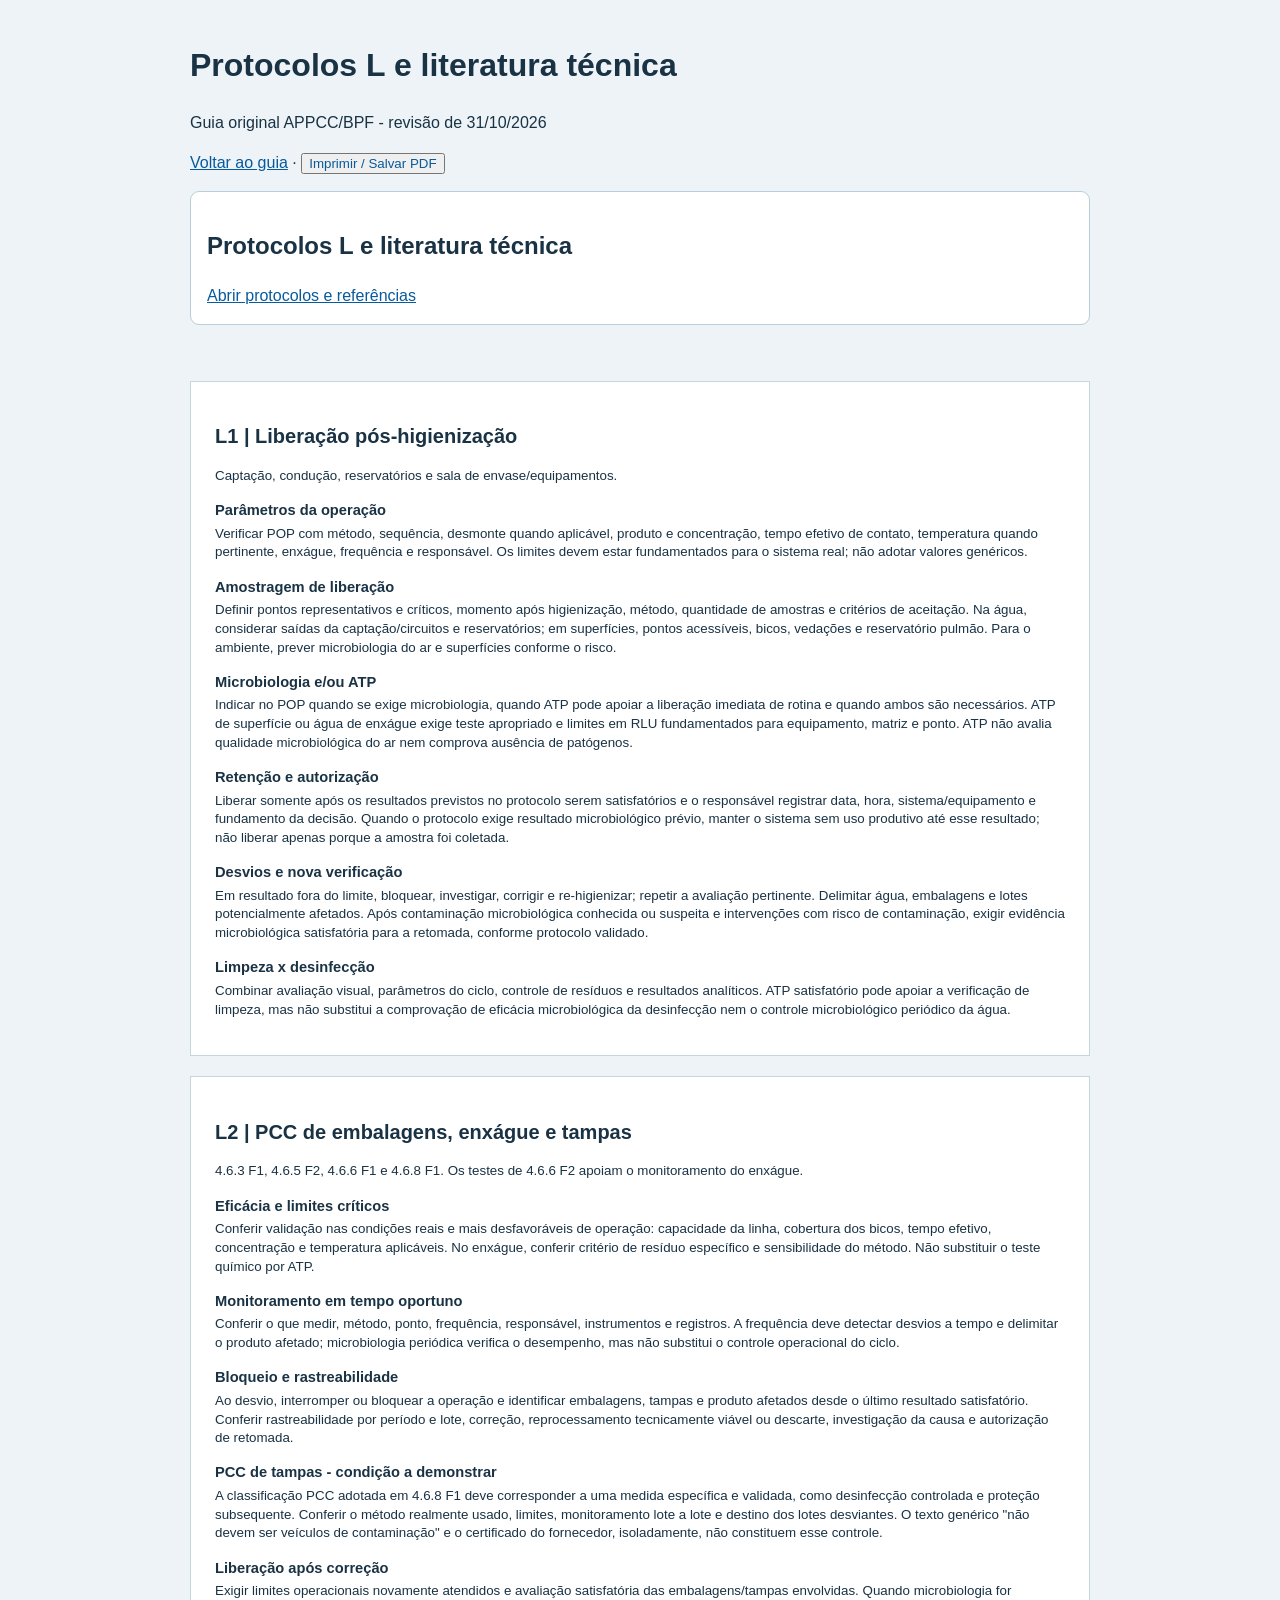
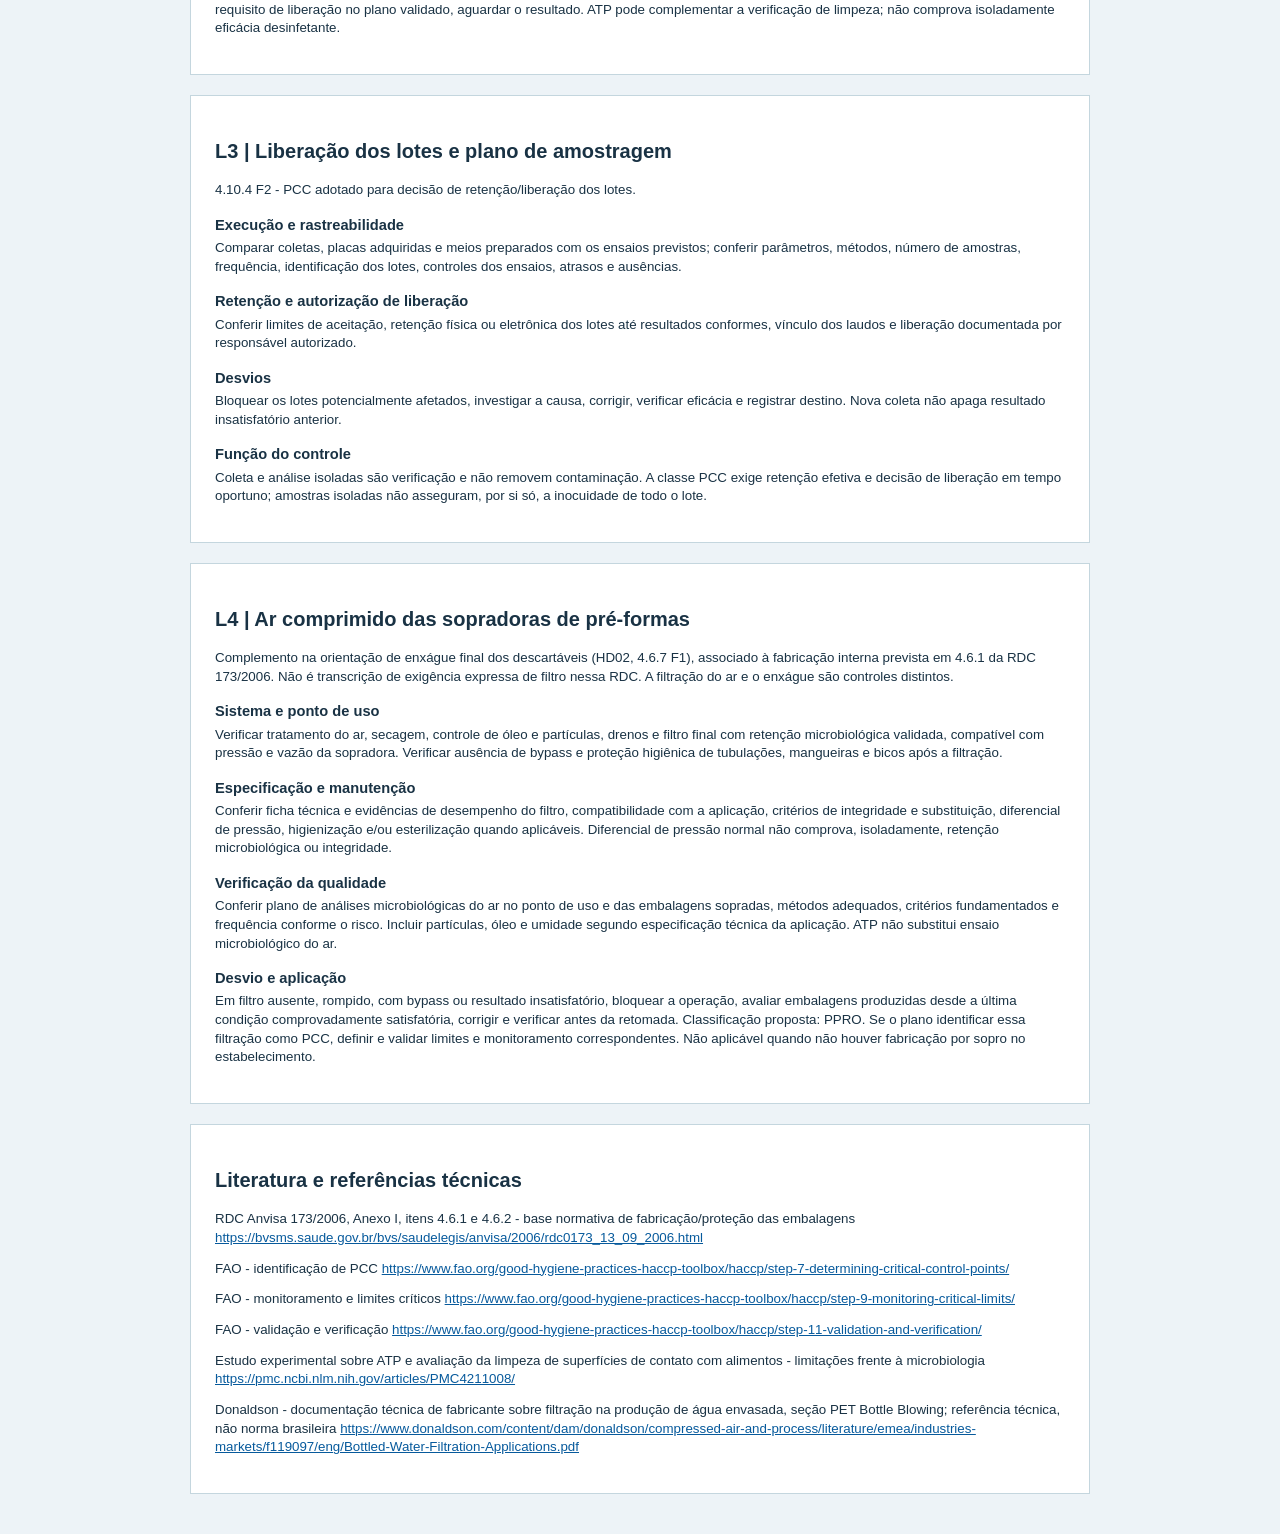
==== appcc-literatura.html @ f743797f "Atualiza APPCC, orientações e considerações; restaura L1–L4 e inclui literatura no HTML e PDF editáv" ====
<!doctype html><html lang="pt-BR"><head><meta charset="utf-8"><meta name="viewport" content="width=device-width,initial-scale=1"><title>Protocolos L e literatura - Guia APPCC BPF</title><script src="appcc-literature-data.js?v=appcc-20261031-l-restaurados" defer></script><script src="appcc-literature.js?v=appcc-20261031-l-restaurados" defer></script><style>body{margin:0;background:#edf3f7;font:16px/1.5 Arial;color:#193244}main{max-width:900px;margin:auto;padding:20px}button,a{color:#075a9c}#appcc-literature-print{display:block!important;max-width:900px;margin:auto;padding:20px}.appcc-protocol-page{background:white;padding:24px;margin-bottom:20px;border:1px solid #c4d6de}@media print{main,.appcc-literature-screen{display:none!important}#appcc-literature-print{padding:0!important;margin:0!important}.appcc-protocol-page{border:0;margin:0}}</style></head><body><main><h1>Protocolos L e literatura técnica</h1><p>Guia original APPCC/BPF - revisão de 31/10/2026</p><a href="index.html">Voltar ao guia</a> · <button onclick="print()">Imprimir / Salvar PDF</button></main></body></html>
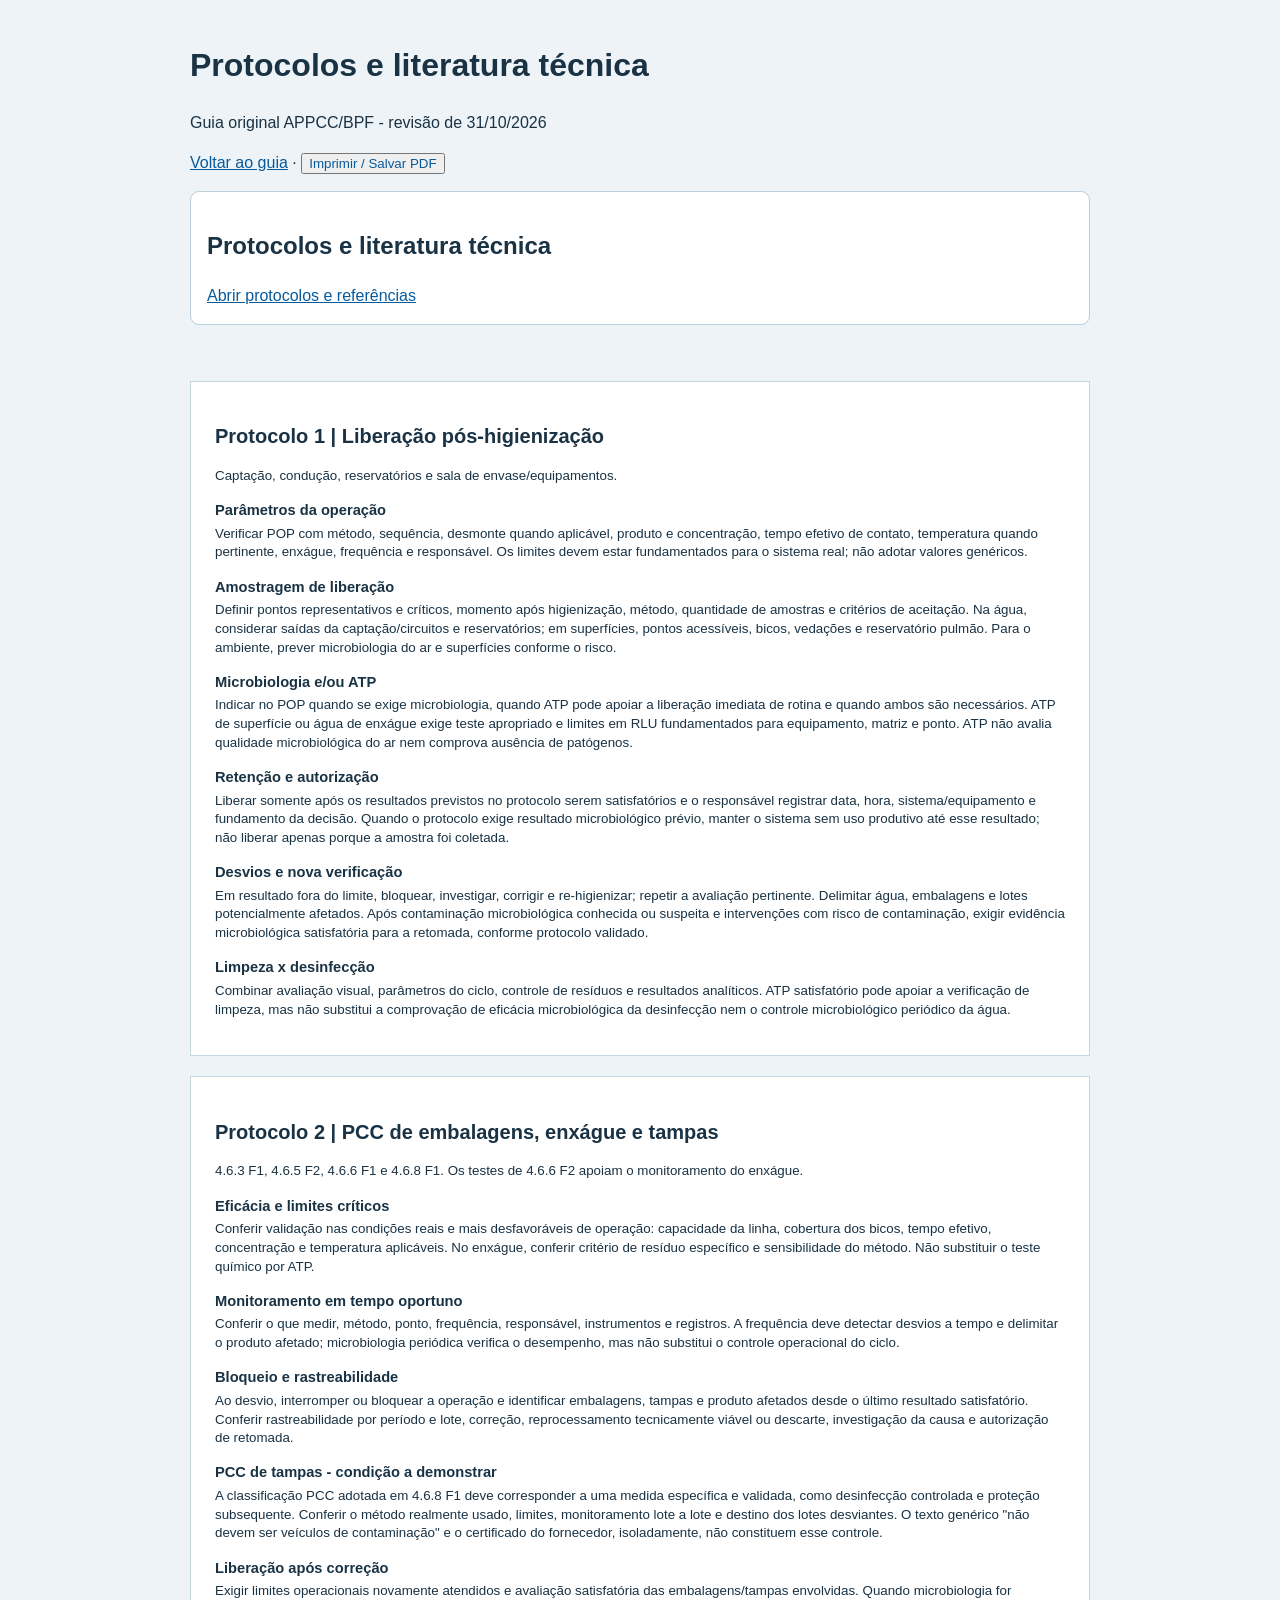
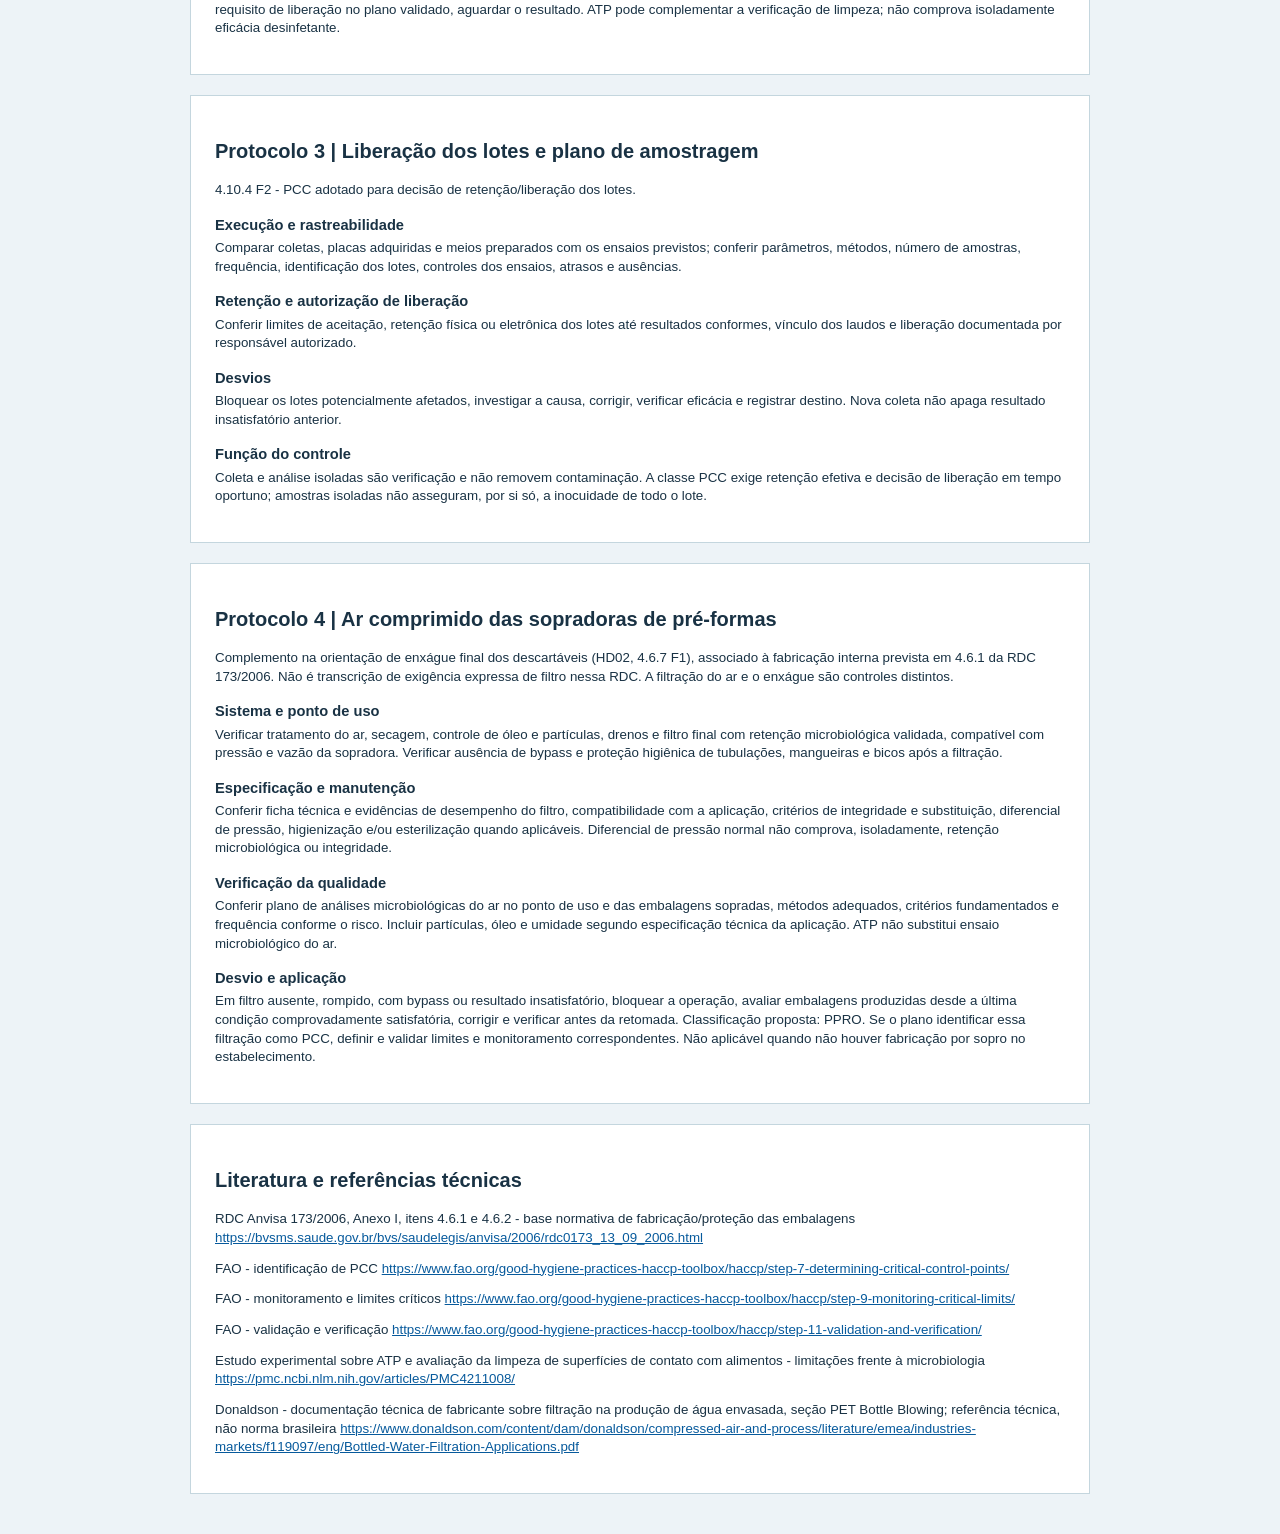
==== commit b3c43089: "Troca L1–L4 por Protocolo 1–4 e remove seta e texto sobreposto das caixas APPCC" ====
--- a/appcc-literatura.html
+++ b/appcc-literatura.html
@@ -1 +1 @@
-<!doctype html><html lang="pt-BR"><head><meta charset="utf-8"><meta name="viewport" content="width=device-width,initial-scale=1"><title>Protocolos L e literatura - Guia APPCC BPF</title><script src="appcc-literature-data.js?v=appcc-20261031-l-restaurados" defer></script><script src="appcc-literature.js?v=appcc-20261031-l-restaurados" defer></script><style>body{margin:0;background:#edf3f7;font:16px/1.5 Arial;color:#193244}main{max-width:900px;margin:auto;padding:20px}button,a{color:#075a9c}#appcc-literature-print{display:block!important;max-width:900px;margin:auto;padding:20px}.appcc-protocol-page{background:white;padding:24px;margin-bottom:20px;border:1px solid #c4d6de}@media print{main,.appcc-literature-screen{display:none!important}#appcc-literature-print{padding:0!important;margin:0!important}.appcc-protocol-page{border:0;margin:0}}</style></head><body><main><h1>Protocolos L e literatura técnica</h1><p>Guia original APPCC/BPF - revisão de 31/10/2026</p><a href="index.html">Voltar ao guia</a> · <button onclick="print()">Imprimir / Salvar PDF</button></main></body></html>+<!doctype html><html lang="pt-BR"><head><meta charset="utf-8"><meta name="viewport" content="width=device-width,initial-scale=1"><title>Protocolos e literatura - Guia APPCC BPF</title><script src="appcc-literature-data.js?v=protocolos-20261031" defer></script><script src="appcc-literature.js?v=protocolos-20261031" defer></script><style>body{margin:0;background:#edf3f7;font:16px/1.5 Arial;color:#193244}main{max-width:900px;margin:auto;padding:20px}button,a{color:#075a9c}#appcc-literature-print{display:block!important;max-width:900px;margin:auto;padding:20px}.appcc-protocol-page{background:white;padding:24px;margin-bottom:20px;border:1px solid #c4d6de}@media print{main,.appcc-literature-screen{display:none!important}#appcc-literature-print{padding:0!important;margin:0!important}.appcc-protocol-page{border:0;margin:0}}</style></head><body><main><h1>Protocolos e literatura técnica</h1><p>Guia original APPCC/BPF - revisão de 31/10/2026</p><a href="index.html">Voltar ao guia</a> · <button onclick="print()">Imprimir / Salvar PDF</button></main></body></html>
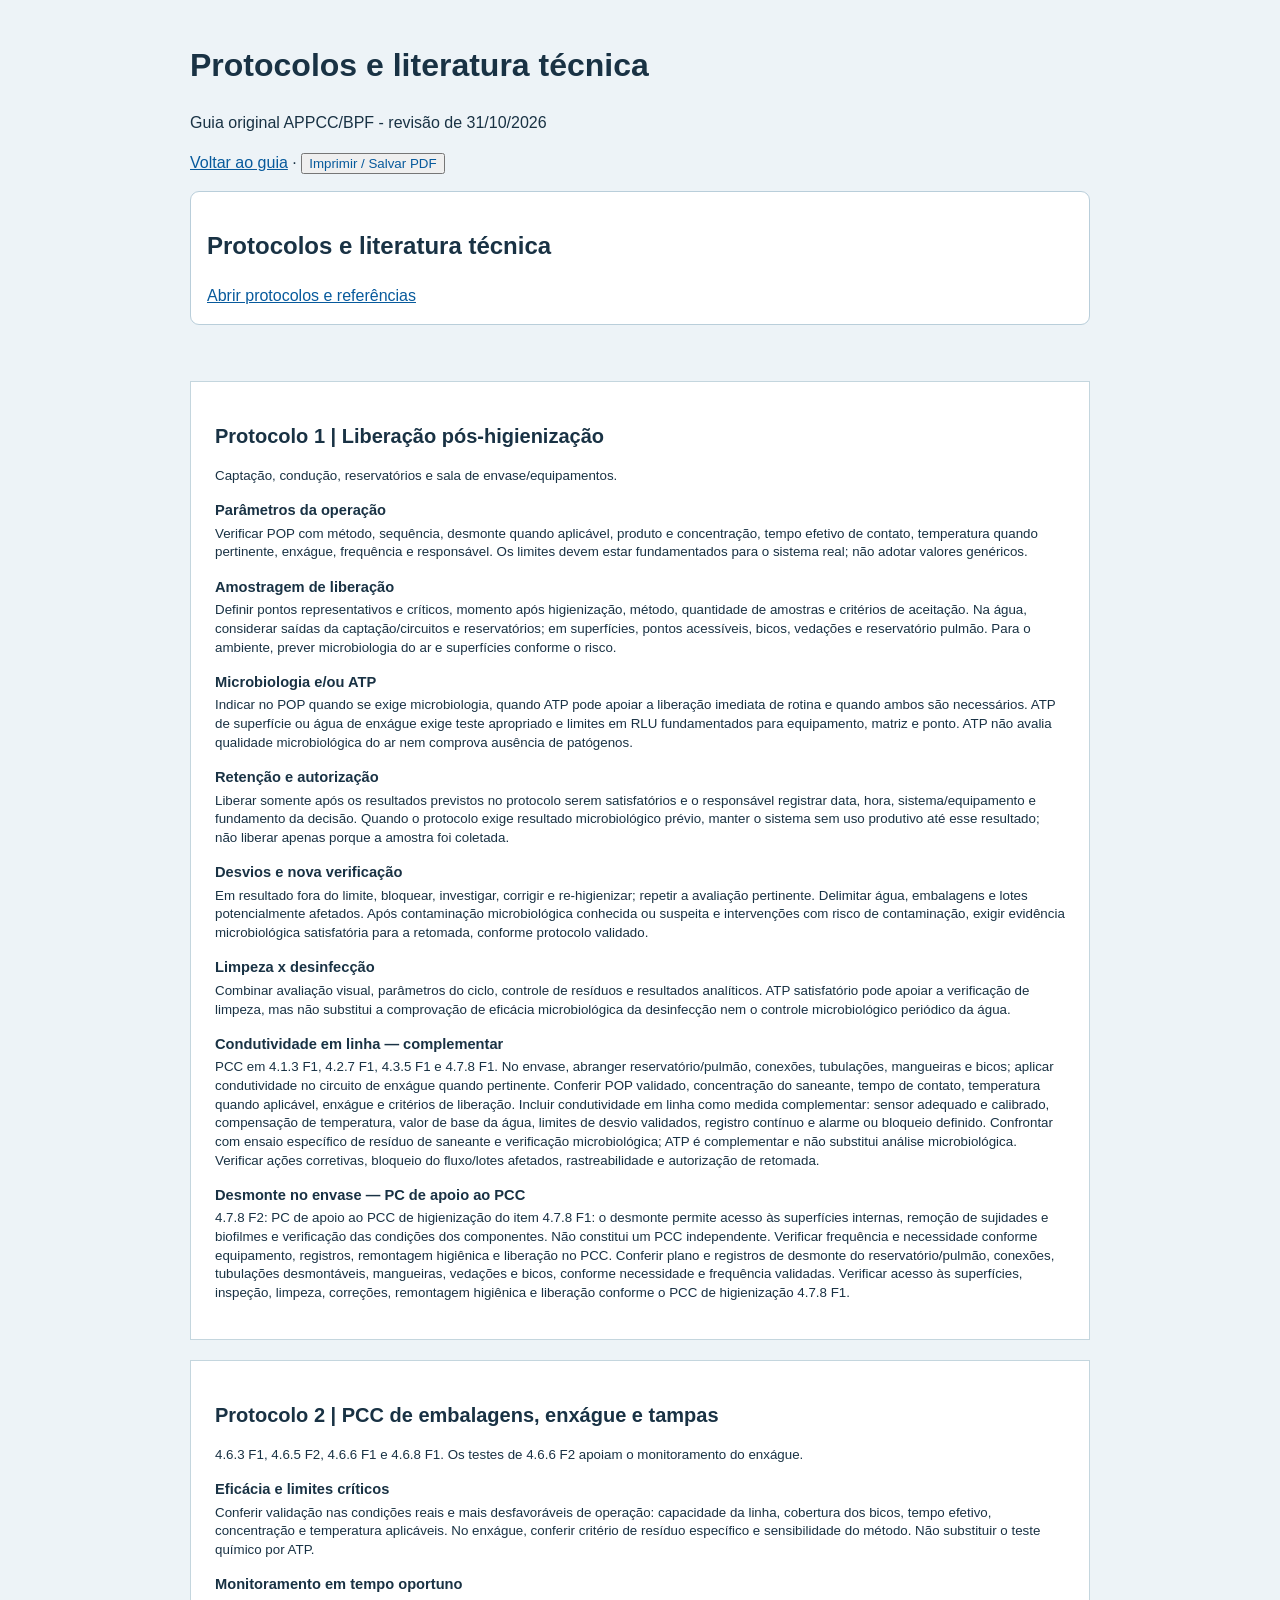
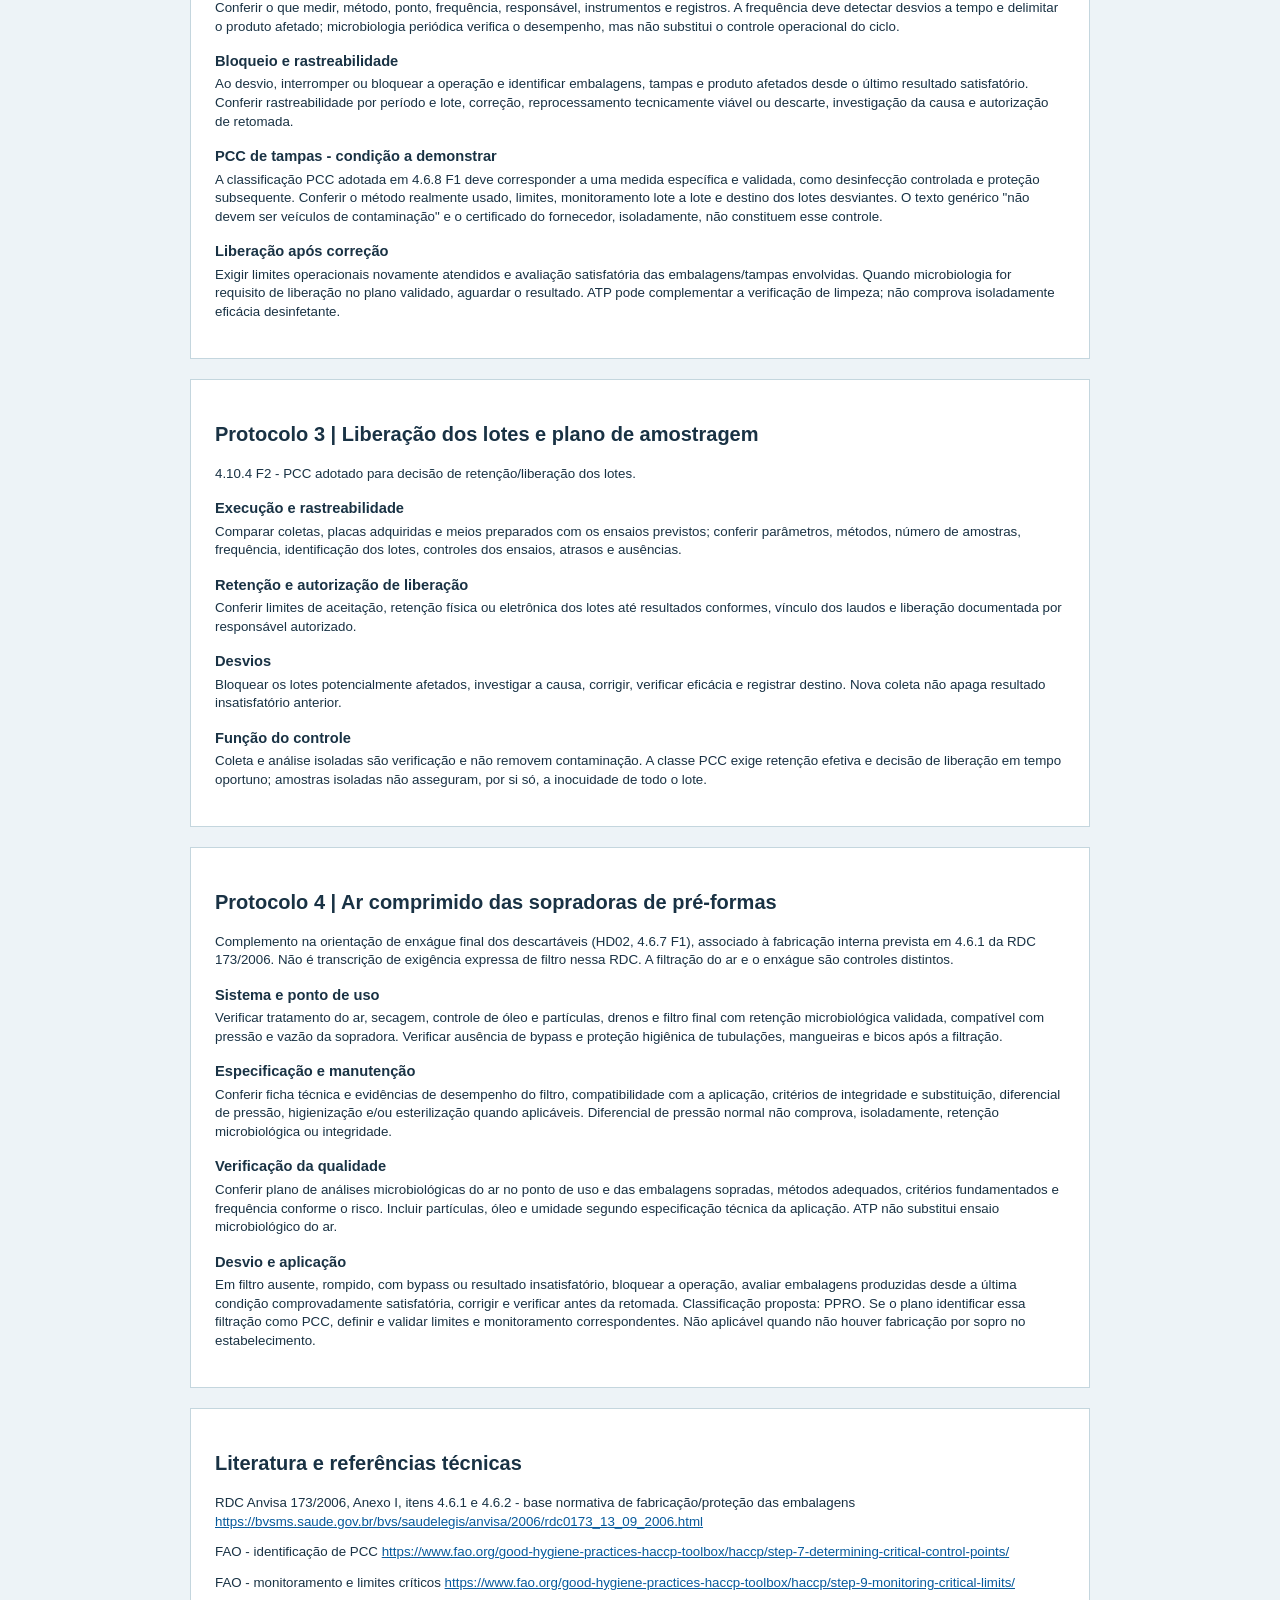
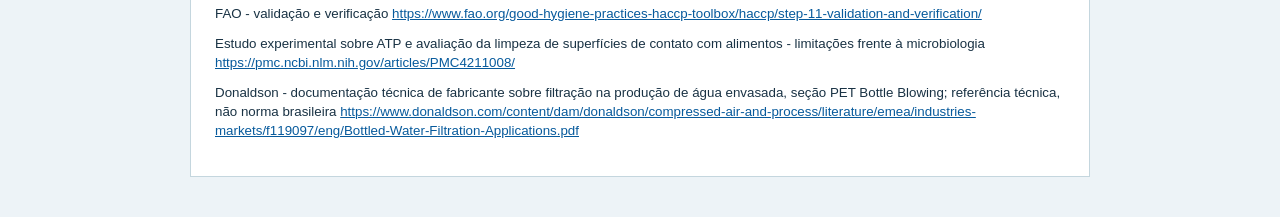
==== commit 140daa62: "Revisa PCC de higienização, desmonte PC e documentação APPCC com condutividade em linha complementar" ====
--- a/appcc-literatura.html
+++ b/appcc-literatura.html
@@ -1 +1 @@
-<!doctype html><html lang="pt-BR"><head><meta charset="utf-8"><meta name="viewport" content="width=device-width,initial-scale=1"><title>Protocolos e literatura - Guia APPCC BPF</title><script src="appcc-literature-data.js?v=protocolos-20261031" defer></script><script src="appcc-literature.js?v=protocolos-20261031" defer></script><style>body{margin:0;background:#edf3f7;font:16px/1.5 Arial;color:#193244}main{max-width:900px;margin:auto;padding:20px}button,a{color:#075a9c}#appcc-literature-print{display:block!important;max-width:900px;margin:auto;padding:20px}.appcc-protocol-page{background:white;padding:24px;margin-bottom:20px;border:1px solid #c4d6de}@media print{main,.appcc-literature-screen{display:none!important}#appcc-literature-print{padding:0!important;margin:0!important}.appcc-protocol-page{border:0;margin:0}}</style></head><body><main><h1>Protocolos e literatura técnica</h1><p>Guia original APPCC/BPF - revisão de 31/10/2026</p><a href="index.html">Voltar ao guia</a> · <button onclick="print()">Imprimir / Salvar PDF</button></main></body></html>+<!doctype html><html lang="pt-BR"><head><meta charset="utf-8"><meta name="viewport" content="width=device-width,initial-scale=1"><title>Protocolos e literatura - Guia APPCC BPF</title><script src="appcc-literature-data.js?v=pcc-higienizacao-condutividade-20261102" defer></script><script src="appcc-literature.js?v=protocolos-20261031" defer></script><style>body{margin:0;background:#edf3f7;font:16px/1.5 Arial;color:#193244}main{max-width:900px;margin:auto;padding:20px}button,a{color:#075a9c}#appcc-literature-print{display:block!important;max-width:900px;margin:auto;padding:20px}.appcc-protocol-page{background:white;padding:24px;margin-bottom:20px;border:1px solid #c4d6de}@media print{main,.appcc-literature-screen{display:none!important}#appcc-literature-print{padding:0!important;margin:0!important}.appcc-protocol-page{border:0;margin:0}}</style></head><body><main><h1>Protocolos e literatura técnica</h1><p>Guia original APPCC/BPF - revisão de 31/10/2026</p><a href="index.html">Voltar ao guia</a> · <button onclick="print()">Imprimir / Salvar PDF</button></main></body></html>
